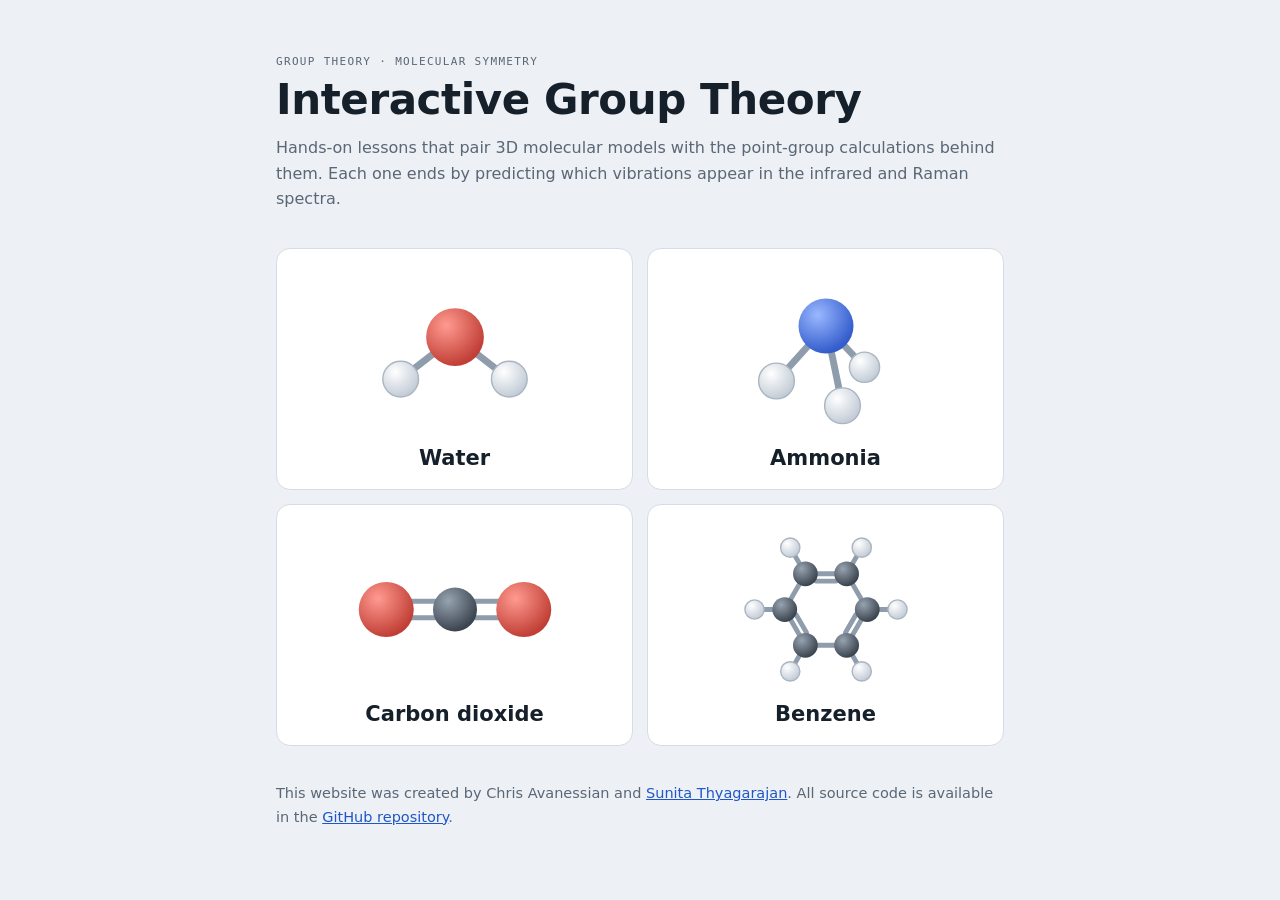
==== index.html @ d5115f1e "added creator information" ====
<!doctype html>
<html lang="en">
<head>
<meta charset="utf-8">
<meta name="viewport" content="width=device-width, initial-scale=1">
<title>Interactive Group Theory</title>
<meta name="description" content="Interactive lessons on molecular symmetry and group theory.">
<meta name="color-scheme" content="light dark">
<style>
:root{
  --bg:#edf0f4; --surface:#ffffff; --ink:#16202b; --muted:#5a6775; --line:#d5dce5; --accent:#1f56c9;
  --bond:#8e9cac; --h-edge:#aab5c1;
  --display:"Segoe UI", Calibri, system-ui, -apple-system, "Helvetica Neue", Arial, sans-serif;
  --body:"Segoe UI", Calibri, system-ui, -apple-system, "Helvetica Neue", Arial, sans-serif;
  --mono:Consolas, "Cascadia Mono", ui-monospace, Menlo, monospace;
}
@media (prefers-color-scheme: dark){
  :root:not([data-theme="light"]){
    --bg:#0e1319; --surface:#151c24; --ink:#e2e8ef; --muted:#93a1b0; --line:#28333f; --accent:#7aa2ff;
    --bond:#6f7e8e; --h-edge:#151c24;
  }
}
:root[data-theme="dark"]{
  --bg:#0e1319; --surface:#151c24; --ink:#e2e8ef; --muted:#93a1b0; --line:#28333f; --accent:#7aa2ff;
  --bond:#6f7e8e; --h-edge:#151c24;
}
*{box-sizing:border-box}
body{margin:0;background:var(--bg);color:var(--ink);font:16px/1.6 var(--body);-webkit-font-smoothing:antialiased}
main{max-width:760px;margin:0 auto;padding:56px 16px}
.kicker{font:500 11px/1 var(--mono);letter-spacing:.12em;text-transform:uppercase;color:var(--muted)}
h1{font:600 clamp(30px,5vw,42px)/1.1 var(--display);margin:10px 0 12px;letter-spacing:-.01em}
.lede{color:var(--muted);margin:0 0 36px}
.lessons{list-style:none;margin:0;padding:0;display:grid;grid-template-columns:repeat(2,minmax(0,1fr));gap:14px}
.lessons a{display:flex;flex-direction:column;align-items:center;gap:10px;padding:22px 16px 18px;border:1px solid var(--line);border-radius:14px;background:var(--surface);color:inherit;text-decoration:none;transition:border-color .15s,transform .15s}
.lessons a:hover,.lessons a:focus-visible{border-color:var(--accent);transform:translateY(-2px)}
.lessons a:focus-visible{outline:2px solid var(--accent);outline-offset:2px}
.lessons svg{display:block;width:100%;max-width:220px;height:auto}
.lessons h2{font:600 21px/1.2 var(--display);margin:0;text-align:center}
.credits{color:var(--muted);font-size:14.5px;margin:36px 0 0}
.credits a{color:var(--accent)}
@media (prefers-reduced-motion: reduce){ .lessons a{transition:none} .lessons a:hover,.lessons a:focus-visible{transform:none} }
/* molecule drawings */
.bd{stroke:var(--bond);stroke-width:5;stroke-linecap:round}
.bd.thin{stroke-width:3.5}
.h{stroke:var(--h-edge);stroke-width:1}
</style>
</head>
<body>
<!-- shared shading for the atom spheres -->
<svg width="0" height="0" style="position:absolute" aria-hidden="true" focusable="false">
  <defs>
    <radialGradient id="gO" cx="35%" cy="30%" r="70%"><stop offset="0" stop-color="#ff9a90"/><stop offset="1" stop-color="#c13f36"/></radialGradient>
    <radialGradient id="gN" cx="35%" cy="30%" r="70%"><stop offset="0" stop-color="#9ab8ff"/><stop offset="1" stop-color="#335ccc"/></radialGradient>
    <radialGradient id="gC" cx="35%" cy="30%" r="70%"><stop offset="0" stop-color="#97a3b0"/><stop offset="1" stop-color="#3b4550"/></radialGradient>
    <radialGradient id="gH" cx="35%" cy="30%" r="70%"><stop offset="0" stop-color="#ffffff"/><stop offset="1" stop-color="#c3ccd6"/></radialGradient>
  </defs>
</svg>
<main>
  <div class="kicker">Group theory · Molecular symmetry</div>
  <h1>Interactive Group Theory</h1>
  <p class="lede">Hands-on lessons that pair 3D molecular models with the point-group calculations behind them. Each one ends by predicting which vibrations appear in the infrared and Raman spectra.</p>
  <ul class="lessons">
    <li>
      <a href="water-vibrations.html">
        <svg viewBox="0 0 160 120" aria-hidden="true">
          <line class="bd" x1="80" y1="48" x2="40.5" y2="78.6"/><line class="bd" x1="80" y1="48" x2="119.5" y2="78.6"/>
          <circle cx="80" cy="48" r="21" fill="url(#gO)"/>
          <circle class="h" cx="40.5" cy="78.6" r="13" fill="url(#gH)"/><circle class="h" cx="119.5" cy="78.6" r="13" fill="url(#gH)"/>
        </svg>
        <h2>Water</h2>
      </a>
    </li>
    <li>
      <a href="ammonia-vibrations.html">
        <svg viewBox="0 0 160 120" aria-hidden="true">
          <line class="bd" x1="80" y1="40" x2="108" y2="70"/>
          <circle class="h" cx="108" cy="70" r="11" fill="url(#gH)"/>
          <line class="bd" x1="80" y1="40" x2="44" y2="80"/><line class="bd" x1="80" y1="40" x2="92" y2="98"/>
          <circle cx="80" cy="40" r="20" fill="url(#gN)"/>
          <circle class="h" cx="44" cy="80" r="13" fill="url(#gH)"/><circle class="h" cx="92" cy="98" r="13" fill="url(#gH)"/>
        </svg>
        <h2>Ammonia</h2>
      </a>
    </li>
    <li>
      <a href="co2-vibrations.html">
        <svg viewBox="0 0 160 120" aria-hidden="true">
          <line class="bd thin" x1="30" y1="54" x2="130" y2="54"/><line class="bd thin" x1="30" y1="66" x2="130" y2="66"/>
          <circle cx="80" cy="60" r="16" fill="url(#gC)"/>
          <circle cx="30" cy="60" r="20" fill="url(#gO)"/><circle cx="130" cy="60" r="20" fill="url(#gO)"/>
        </svg>
        <h2>Carbon dioxide</h2>
      </a>
    </li>
    <li>
      <a href="benzene-vibrations.html">
        <svg viewBox="0 0 160 120" aria-hidden="true">
          <g class="bd thin">
            <line x1="110" y1="60" x2="132" y2="60"/><line x1="95" y1="86" x2="106" y2="105"/><line x1="65" y1="86" x2="54" y2="105"/>
            <line x1="50" y1="60" x2="28" y2="60"/><line x1="65" y1="34" x2="54" y2="15"/><line x1="95" y1="34" x2="106" y2="15"/>
          </g>
          <polygon points="110,60 95,86 65,86 50,60 65,34 95,34" fill="none" class="bd thin" stroke-linejoin="round"/>
          <!-- Kekulé double bonds -->
          <g class="bd thin"><line x1="101.7" y1="63.8" x2="94.1" y2="76.9"/><line x1="65.9" y1="76.9" x2="58.3" y2="63.8"/><line x1="72.5" y1="39.3" x2="87.5" y2="39.3"/></g>
          <g fill="url(#gC)"><circle cx="110" cy="60" r="9"/><circle cx="95" cy="86" r="9"/><circle cx="65" cy="86" r="9"/><circle cx="50" cy="60" r="9"/><circle cx="65" cy="34" r="9"/><circle cx="95" cy="34" r="9"/></g>
          <g class="h" fill="url(#gH)"><circle cx="132" cy="60" r="7"/><circle cx="106" cy="105" r="7"/><circle cx="54" cy="105" r="7"/><circle cx="28" cy="60" r="7"/><circle cx="54" cy="15" r="7"/><circle cx="106" cy="15" r="7"/></g>
        </svg>
        <h2>Benzene</h2>
      </a>
    </li>
  </ul>
  <p class="credits">This website was created by Chris Avanessian and <a href="https://chemistry.jhu.edu/directory/sunita-thyagarajan/">Sunita Thyagarajan</a>. All source code is available in the <a href="https://github.com/sunitathyagarajan/interactive-group-theory">GitHub repository</a>.</p>
</main>
</body>
</html>
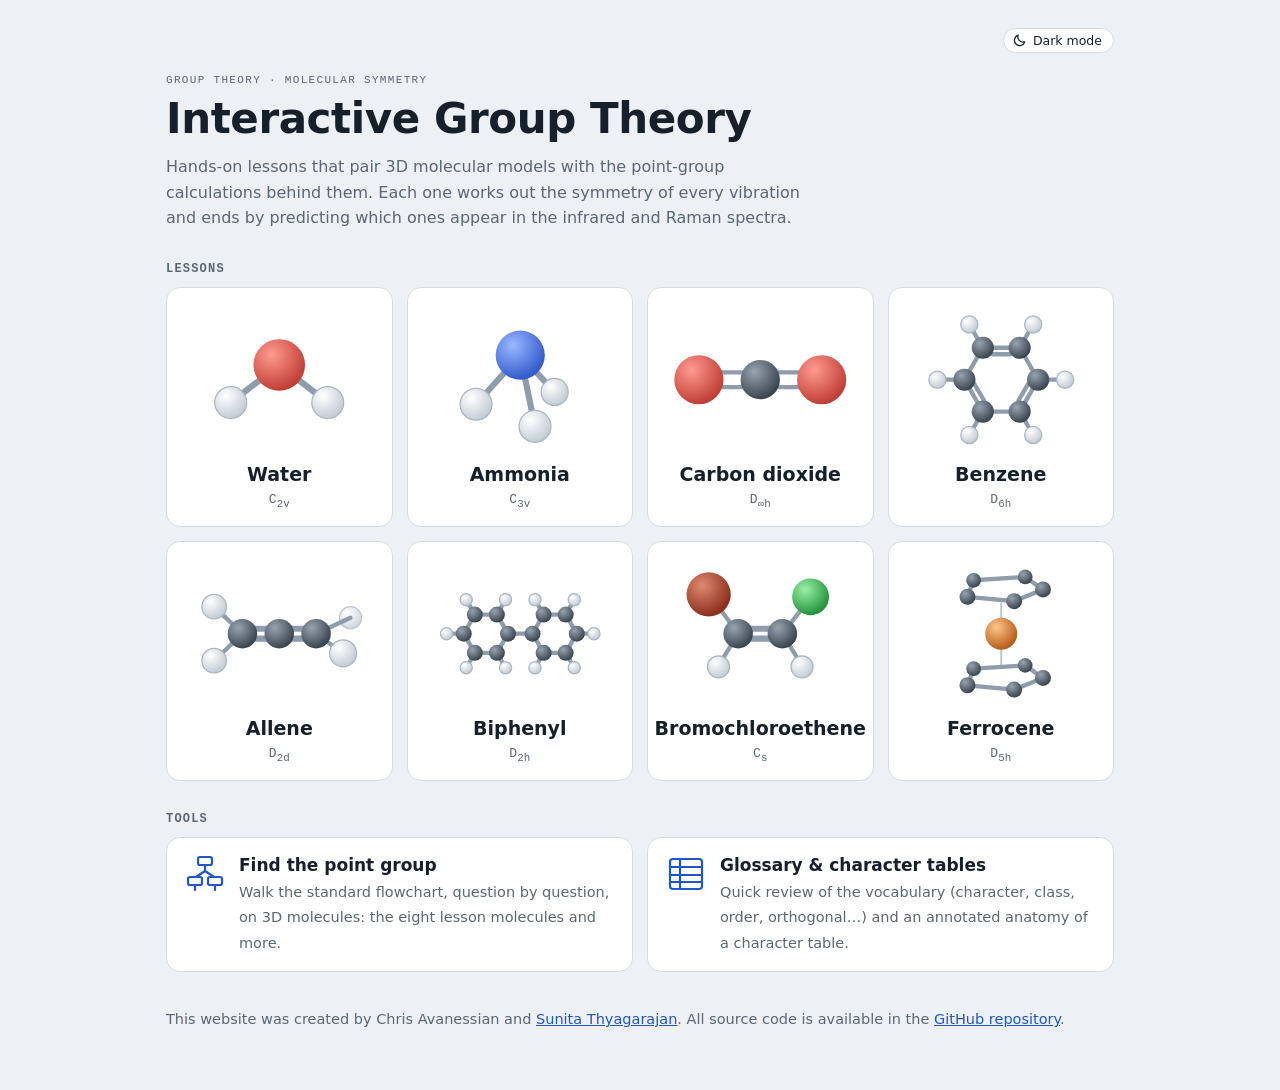
==== commit 2dc69fb4: "updated with 4 more molecules and added new information" ====
--- a/index.html
+++ b/index.html
@@ -3,8 +3,9 @@
 <head>
 <meta charset="utf-8">
 <meta name="viewport" content="width=device-width, initial-scale=1">
+<script>try{var t=localStorage.getItem('igt-theme');if(t==='light'||t==='dark')document.documentElement.setAttribute('data-theme',t)}catch(e){}</script>
 <title>Interactive Group Theory</title>
-<meta name="description" content="Interactive lessons on molecular symmetry and group theory.">
+<meta name="description" content="Interactive lessons on molecular symmetry and group theory: point groups, character tables, normal modes, and IR and Raman selection rules.">
 <meta name="color-scheme" content="light dark">
 <style>
 :root{
@@ -26,24 +27,41 @@
 }
 *{box-sizing:border-box}
 body{margin:0;background:var(--bg);color:var(--ink);font:16px/1.6 var(--body);-webkit-font-smoothing:antialiased}
-main{max-width:760px;margin:0 auto;padding:56px 16px}
+main{max-width:980px;margin:0 auto;padding:28px 16px 56px}
+.topbar{display:flex;justify-content:flex-end;margin-bottom:22px}
 .kicker{font:500 11px/1 var(--mono);letter-spacing:.12em;text-transform:uppercase;color:var(--muted)}
 h1{font:600 clamp(30px,5vw,42px)/1.1 var(--display);margin:10px 0 12px;letter-spacing:-.01em}
-.lede{color:var(--muted);margin:0 0 36px}
-.lessons{list-style:none;margin:0;padding:0;display:grid;grid-template-columns:repeat(2,minmax(0,1fr));gap:14px}
-.lessons a{display:flex;flex-direction:column;align-items:center;gap:10px;padding:22px 16px 18px;border:1px solid var(--line);border-radius:14px;background:var(--surface);color:inherit;text-decoration:none;transition:border-color .15s,transform .15s}
-.lessons a:hover,.lessons a:focus-visible{border-color:var(--accent);transform:translateY(-2px)}
-.lessons a:focus-visible{outline:2px solid var(--accent);outline-offset:2px}
-.lessons svg{display:block;width:100%;max-width:220px;height:auto}
-.lessons h2{font:600 21px/1.2 var(--display);margin:0;text-align:center}
+.lede{color:var(--muted);margin:0 0 8px;max-width:64ch}
+.sec{font:600 12px/1 var(--mono);letter-spacing:.1em;text-transform:uppercase;color:var(--muted);margin:32px 0 12px}
+.lessons{list-style:none;margin:0;padding:0;display:grid;grid-template-columns:repeat(auto-fill,minmax(205px,1fr));gap:14px}
+.lessons a{display:flex;flex-direction:column;align-items:center;gap:6px;height:100%;padding:18px 14px 16px;border:1px solid var(--line);border-radius:14px;background:var(--surface);color:inherit;text-decoration:none;transition:border-color .15s,transform .15s}
+.lessons a:hover,.lessons a:focus-visible,.tools a:hover,.tools a:focus-visible{border-color:var(--accent);transform:translateY(-2px)}
+.lessons a:focus-visible,.tools a:focus-visible{outline:2px solid var(--accent);outline-offset:2px}
+.lessons svg{display:block;width:100%;max-width:200px;height:auto;margin-bottom:4px}
+.lessons h2{font:600 19px/1.2 var(--display);margin:0;text-align:center}
+.pg{font:500 13px var(--mono);color:var(--muted)}
+.tools{display:grid;grid-template-columns:repeat(auto-fit,minmax(260px,1fr));gap:14px}
+.tools a{display:flex;gap:14px;align-items:flex-start;padding:16px 18px;border:1px solid var(--line);border-radius:14px;background:var(--surface);color:inherit;text-decoration:none;transition:border-color .15s,transform .15s}
+.tools svg{flex:none;width:40px;height:40px;color:var(--accent)}
+.tools b{display:block;font:600 17px/1.3 var(--display);margin-bottom:3px}
+.tools span{color:var(--muted);font-size:14.5px;line-height:1.45}
 .credits{color:var(--muted);font-size:14.5px;margin:36px 0 0}
 .credits a{color:var(--accent)}
-@media (prefers-reduced-motion: reduce){ .lessons a{transition:none} .lessons a:hover,.lessons a:focus-visible{transform:none} }
+@media (max-width:560px){
+  main{padding-top:14px}
+  .lessons{grid-template-columns:repeat(2,minmax(0,1fr));gap:10px}
+  .lessons a{padding:12px 8px}
+  .lessons h2{font-size:15.5px}
+  .pg{font-size:12px}
+}
+@media (prefers-reduced-motion: reduce){ .lessons a,.tools a{transition:none} .lessons a:hover,.lessons a:focus-visible,.tools a:hover,.tools a:focus-visible{transform:none} }
 /* molecule drawings */
 .bd{stroke:var(--bond);stroke-width:5;stroke-linecap:round}
 .bd.thin{stroke-width:3.5}
+.bd.hair{stroke-width:1.6;opacity:.6}
 .h{stroke:var(--h-edge);stroke-width:1}
 </style>
+<link rel="stylesheet" href="assets/site.css">
 </head>
 <body>
 <!-- shared shading for the atom spheres -->
@@ -53,12 +71,18 @@
     <radialGradient id="gN" cx="35%" cy="30%" r="70%"><stop offset="0" stop-color="#9ab8ff"/><stop offset="1" stop-color="#335ccc"/></radialGradient>
     <radialGradient id="gC" cx="35%" cy="30%" r="70%"><stop offset="0" stop-color="#97a3b0"/><stop offset="1" stop-color="#3b4550"/></radialGradient>
     <radialGradient id="gH" cx="35%" cy="30%" r="70%"><stop offset="0" stop-color="#ffffff"/><stop offset="1" stop-color="#c3ccd6"/></radialGradient>
+    <radialGradient id="gBr" cx="35%" cy="30%" r="70%"><stop offset="0" stop-color="#e0896f"/><stop offset="1" stop-color="#8a2f1d"/></radialGradient>
+    <radialGradient id="gCl" cx="35%" cy="30%" r="70%"><stop offset="0" stop-color="#9af0a8"/><stop offset="1" stop-color="#23943b"/></radialGradient>
+    <radialGradient id="gFe" cx="35%" cy="30%" r="70%"><stop offset="0" stop-color="#ffc58a"/><stop offset="1" stop-color="#b55e17"/></radialGradient>
   </defs>
 </svg>
 <main>
+  <div class="topbar"><nav class="site-tools"><button class="theme-toggle" data-theme-toggle></button></nav></div>
   <div class="kicker">Group theory · Molecular symmetry</div>
   <h1>Interactive Group Theory</h1>
-  <p class="lede">Hands-on lessons that pair 3D molecular models with the point-group calculations behind them. Each one ends by predicting which vibrations appear in the infrared and Raman spectra.</p>
+  <p class="lede">Hands-on lessons that pair 3D molecular models with the point-group calculations behind them. Each one works out the symmetry of every vibration and ends by predicting which ones appear in the infrared and Raman spectra.</p>
+
+  <h2 class="sec">Lessons</h2>
   <ul class="lessons">
     <li>
       <a href="water-vibrations.html">
@@ -67,7 +91,7 @@
           <circle cx="80" cy="48" r="21" fill="url(#gO)"/>
           <circle class="h" cx="40.5" cy="78.6" r="13" fill="url(#gH)"/><circle class="h" cx="119.5" cy="78.6" r="13" fill="url(#gH)"/>
         </svg>
-        <h2>Water</h2>
+        <h2>Water</h2><span class="pg">C<sub>2v</sub></span>
       </a>
     </li>
     <li>
@@ -79,7 +103,7 @@
           <circle cx="80" cy="40" r="20" fill="url(#gN)"/>
           <circle class="h" cx="44" cy="80" r="13" fill="url(#gH)"/><circle class="h" cx="92" cy="98" r="13" fill="url(#gH)"/>
         </svg>
-        <h2>Ammonia</h2>
+        <h2>Ammonia</h2><span class="pg">C<sub>3v</sub></span>
       </a>
     </li>
     <li>
@@ -89,7 +113,7 @@
           <circle cx="80" cy="60" r="16" fill="url(#gC)"/>
           <circle cx="30" cy="60" r="20" fill="url(#gO)"/><circle cx="130" cy="60" r="20" fill="url(#gO)"/>
         </svg>
-        <h2>Carbon dioxide</h2>
+        <h2>Carbon dioxide</h2><span class="pg">D<sub>∞h</sub></span>
       </a>
     </li>
     <li>
@@ -105,11 +129,80 @@
           <g fill="url(#gC)"><circle cx="110" cy="60" r="9"/><circle cx="95" cy="86" r="9"/><circle cx="65" cy="86" r="9"/><circle cx="50" cy="60" r="9"/><circle cx="65" cy="34" r="9"/><circle cx="95" cy="34" r="9"/></g>
           <g class="h" fill="url(#gH)"><circle cx="132" cy="60" r="7"/><circle cx="106" cy="105" r="7"/><circle cx="54" cy="105" r="7"/><circle cx="28" cy="60" r="7"/><circle cx="54" cy="15" r="7"/><circle cx="106" cy="15" r="7"/></g>
         </svg>
-        <h2>Benzene</h2>
+        <h2>Benzene</h2><span class="pg">D<sub>6h</sub></span>
+      </a>
+    </li>
+    <li>
+      <a href="allene-vibrations.html">
+        <svg viewBox="0 0 160 120" aria-hidden="true">
+          <circle class="h" cx="138" cy="47" r="9" fill="url(#gH)" opacity=".75"/>
+          <line class="bd thin" x1="110" y1="60" x2="138" y2="47"/>
+          <g class="bd dbl"><line x1="50" y1="56" x2="110" y2="56"/><line x1="50" y1="64" x2="110" y2="64"/></g>
+          <line class="bd thin" x1="50" y1="60" x2="27" y2="38"/><line class="bd thin" x1="50" y1="60" x2="27" y2="82"/><line class="bd thin" x1="110" y1="60" x2="132" y2="76"/>
+          <g fill="url(#gC)"><circle cx="50" cy="60" r="12"/><circle cx="80" cy="60" r="12"/><circle cx="110" cy="60" r="12"/></g>
+          <g class="h" fill="url(#gH)"><circle cx="27" cy="38" r="10"/><circle cx="27" cy="82" r="10"/><circle cx="132" cy="76" r="11"/></g>
+        </svg>
+        <h2>Allene</h2><span class="pg">D<sub>2d</sub></span>
+      </a>
+    </li>
+    <li>
+      <a href="biphenyl-vibrations.html">
+        <svg viewBox="0 0 160 120" aria-hidden="true">
+          <g class="bd thin" stroke-linejoin="round" fill="none">
+            <polygon points="70,60 61,75.6 43,75.6 34,60 43,44.4 61,44.4"/><polygon points="90,60 99,75.6 117,75.6 126,60 117,44.4 99,44.4"/>
+            <line x1="70" y1="60" x2="90" y2="60"/>
+            <line x1="34" y1="60" x2="20" y2="60"/><line x1="43" y1="75.6" x2="36" y2="87.7"/><line x1="43" y1="44.4" x2="36" y2="32.3"/><line x1="61" y1="75.6" x2="68" y2="87.7"/><line x1="61" y1="44.4" x2="68" y2="32.3"/>
+            <line x1="126" y1="60" x2="140" y2="60"/><line x1="117" y1="75.6" x2="124" y2="87.7"/><line x1="117" y1="44.4" x2="124" y2="32.3"/><line x1="99" y1="75.6" x2="92" y2="87.7"/><line x1="99" y1="44.4" x2="92" y2="32.3"/>
+          </g>
+          <g fill="url(#gC)"><circle cx="70" cy="60" r="6.5"/><circle cx="61" cy="75.6" r="6.5"/><circle cx="43" cy="75.6" r="6.5"/><circle cx="34" cy="60" r="6.5"/><circle cx="43" cy="44.4" r="6.5"/><circle cx="61" cy="44.4" r="6.5"/><circle cx="90" cy="60" r="6.5"/><circle cx="99" cy="75.6" r="6.5"/><circle cx="117" cy="75.6" r="6.5"/><circle cx="126" cy="60" r="6.5"/><circle cx="117" cy="44.4" r="6.5"/><circle cx="99" cy="44.4" r="6.5"/></g>
+          <g class="h" fill="url(#gH)"><circle cx="20" cy="60" r="5"/><circle cx="36" cy="87.7" r="5"/><circle cx="36" cy="32.3" r="5"/><circle cx="68" cy="87.7" r="5"/><circle cx="68" cy="32.3" r="5"/><circle cx="140" cy="60" r="5"/><circle cx="124" cy="87.7" r="5"/><circle cx="124" cy="32.3" r="5"/><circle cx="92" cy="87.7" r="5"/><circle cx="92" cy="32.3" r="5"/></g>
+        </svg>
+        <h2>Biphenyl</h2><span class="pg">D<sub>2h</sub></span>
+      </a>
+    </li>
+    <li>
+      <a href="bromochloroethene-vibrations.html">
+        <svg viewBox="0 0 160 120" aria-hidden="true">
+          <g class="bd dbl"><line x1="62" y1="60" x2="98" y2="60" transform="translate(0,-4)"/><line x1="62" y1="60" x2="98" y2="60" transform="translate(0,4)"/></g>
+          <line class="bd thin" x1="62" y1="60" x2="40" y2="30"/><line class="bd thin" x1="98" y1="60" x2="120" y2="32"/>
+          <line class="bd thin" x1="62" y1="60" x2="46" y2="86"/><line class="bd thin" x1="98" y1="60" x2="114" y2="86"/>
+          <g fill="url(#gC)"><circle cx="62" cy="60" r="12"/><circle cx="98" cy="60" r="12"/></g>
+          <circle cx="38" cy="28" r="18" fill="url(#gBr)"/><circle cx="121" cy="30" r="15" fill="url(#gCl)"/>
+          <g class="h" fill="url(#gH)"><circle cx="46" cy="87" r="9"/><circle cx="114" cy="87" r="9"/></g>
+        </svg>
+        <h2>Bromochloroethene</h2><span class="pg">C<sub>s</sub></span>
+      </a>
+    </li>
+    <li>
+      <a href="ferrocene-vibrations.html">
+        <svg viewBox="0 0 160 120" aria-hidden="true">
+          <g class="bd hair"><line x1="80" y1="60" x2="80" y2="35"/><line x1="80" y1="60" x2="80" y2="85"/></g>
+          <g class="bd thin" stroke-linejoin="round" fill="none">
+            <polygon points="114,24 90.5,33.5 52.5,30 57.5,16.5 99.5,13.8"/>
+            <polygon points="114,96 90.5,105.5 52.5,102 57.5,88.5 99.5,85.8"/>
+          </g>
+          <g fill="url(#gC)"><circle cx="114" cy="24" r="6.5"/><circle cx="90.5" cy="33.5" r="6.5"/><circle cx="52.5" cy="30" r="6.5"/><circle cx="57.5" cy="16.5" r="6"/><circle cx="99.5" cy="13.8" r="6"/>
+            <circle cx="114" cy="96" r="6.5"/><circle cx="90.5" cy="105.5" r="6.5"/><circle cx="52.5" cy="102" r="6.5"/><circle cx="57.5" cy="88.5" r="6"/><circle cx="99.5" cy="85.8" r="6"/></g>
+          <circle cx="80" cy="60" r="13" fill="url(#gFe)"/>
+        </svg>
+        <h2>Ferrocene</h2><span class="pg">D<sub>5h</sub></span>
       </a>
     </li>
   </ul>
+
+  <h2 class="sec">Tools</h2>
+  <div class="tools">
+    <a href="point-groups.html">
+      <svg viewBox="0 0 40 40" fill="none" stroke="currentColor" stroke-width="2.2" stroke-linecap="round" stroke-linejoin="round" aria-hidden="true"><rect x="13" y="3" width="14" height="8" rx="2"/><path d="M20 11v6M20 17l-9 6M20 17l9 6"/><rect x="3" y="23" width="14" height="8" rx="2"/><rect x="23" y="23" width="14" height="8" rx="2"/><path d="M10 31v5M30 31v5"/></svg>
+      <div><b>Find the point group</b><span>Walk the standard flowchart, question by question, on 3D molecules: the eight lesson molecules and more.</span></div>
+    </a>
+    <a href="glossary.html">
+      <svg viewBox="0 0 40 40" fill="none" stroke="currentColor" stroke-width="2.2" stroke-linejoin="round" aria-hidden="true"><rect x="4" y="5" width="32" height="30" rx="3"/><path d="M4 13h32M14 5v30M4 21h32M4 28h32"/></svg>
+      <div><b>Glossary &amp; character tables</b><span>Quick review of the vocabulary (character, class, order, orthogonal…) and an annotated anatomy of a character table.</span></div>
+    </a>
+  </div>
   <p class="credits">This website was created by Chris Avanessian and <a href="https://chemistry.jhu.edu/directory/sunita-thyagarajan/">Sunita Thyagarajan</a>. All source code is available in the <a href="https://github.com/sunitathyagarajan/interactive-group-theory">GitHub repository</a>.</p>
 </main>
+<script src="assets/site.js"></script>
 </body>
 </html>
--- a/assets/site.css
+++ b/assets/site.css
@@ -0,0 +1,87 @@
+/* Shared by every page: theme toggle, site links, and the phone layout for the lesson pages.
+   Loaded after each page's own <style>, so equal-specificity rules here win. */
+
+:root[data-theme="light"]{color-scheme:light}
+:root[data-theme="dark"]{color-scheme:dark}
+
+/* uppercase kickers must not turn the h in D6h into an H */
+.kicker sub,.kicker sup,.eyebrow sub,.eyebrow sup,.kicker .f{text-transform:none}
+
+/* ---------- header tools: back link, glossary, theme toggle ---------- */
+.site-tools{display:flex;flex-wrap:wrap;align-items:center;gap:6px 14px;margin-left:auto}
+.site-tools a{font:500 13px var(--body);color:var(--accent);text-decoration:none;padding:4px 0}
+.site-tools a:hover{text-decoration:underline}
+.head .site-tools{padding-bottom:2px}
+.theme-toggle{display:inline-flex;align-items:center;gap:6px;border:1px solid var(--line);background:var(--surface);color:var(--ink);border-radius:999px;padding:4px 11px 4px 8px;font:500 12.5px var(--body);cursor:pointer;line-height:1.2}
+.theme-toggle:hover{border-color:var(--accent)}
+.theme-toggle svg{width:15px;height:15px;flex:none}
+.theme-toggle .lbl-txt{white-space:nowrap}
+
+/* spectrum sticks can be tapped as well as hovered */
+.spec [data-tip]{cursor:pointer}
+
+/* the mobile-only "hide 3D model" switch lives in the stage dock */
+.dock-toggle{display:none}
+
+@media (pointer:coarse){
+  /* 16px stops iOS zooming into a field when it gets focus */
+  .cell-in{font-size:16px;width:64px;padding:6px}
+  .btn{min-height:36px}
+  .yn button{padding:6px 12px}
+  .sop{min-height:36px}
+  .tg{padding:5px 11px}
+}
+
+/* ---------- phones and narrow tablets ---------- */
+@media (max-width:900px){
+  .app{padding-inline:12px;padding-block:10px 0;row-gap:10px}
+  .head{padding-block:2px 10px;gap:8px 12px;align-items:center}
+  .brand h1{font-size:clamp(21px,6vw,28px)}
+  .head .back{margin-left:0}
+
+  /* The stage becomes a 3D view with a solid control dock under it, instead of
+     controls floating over (and hiding) the molecule. */
+  .stage{--view-h:max(200px, 34svh);position:sticky;top:0;z-index:5;height:auto;min-height:0;max-height:none;
+         padding-top:var(--view-h);display:flex;flex-direction:column;border-radius:0 0 12px 12px;
+         margin-inline:-12px;box-shadow:0 6px 16px -10px #0008}
+  .stage canvas,.stage .labels{inset:0 0 auto 0;height:var(--view-h)}
+  .stage .nogl{inset:0 0 auto 0;height:var(--view-h)}
+  .st-top{inset:8px 8px auto 8px;gap:6px}
+  .toggles{gap:4px}
+  .tg{font-size:11px;padding:3px 9px}
+  .showing{font-size:12px;padding:4px 8px;gap:6px 8px;max-width:100%}
+  .st-bottom{position:static;inset:auto;gap:6px;padding:6px 8px 8px;background:var(--stage);border-top:1px solid var(--stage-line)}
+  .caption{max-width:none;align-self:stretch;font-size:12.5px;line-height:1.4;padding:5px 9px;max-height:3.1em;overflow-y:auto;background:var(--stage-2)}
+  .opbar{flex-wrap:nowrap;overflow-x:auto;overscroll-behavior-x:contain;scrollbar-width:none;gap:4px;padding:4px;background:var(--stage-2)}
+  .opbar::-webkit-scrollbar{display:none}
+  .opbar .lbl{display:none}
+  .sop,.opbar .sop{flex:0 0 auto;padding:5px 10px;min-width:42px;font-size:13.5px}
+  .sop.reset{margin-left:auto;position:sticky;right:0;background:var(--stage-2)}
+  .dock-toggle{display:inline-flex;align-self:flex-end;margin-top:-2px;border:1px solid var(--stage-line);background:transparent;color:var(--stage-muted);border-radius:999px;padding:2px 10px;font:500 11.5px var(--body);cursor:pointer}
+  .stage:not(.collapsed) .dock-toggle{position:absolute;right:8px;top:calc(var(--view-h) - 32px);margin:0;background:#0c141dcc;z-index:2}
+  .stage.collapsed{--view-h:0px;padding-top:0}
+  .stage.collapsed canvas,.stage.collapsed .labels,.stage.collapsed .st-top,.stage.collapsed .nogl{display:none}
+
+  .lesson{scroll-margin-top:calc(var(--stage-h, 300px) + 8px);padding-top:4px}
+  /* one scrollable row of step pills instead of four wrapped rows */
+  .stepper{flex-wrap:nowrap;overflow-x:auto;scrollbar-width:none;margin:0 -12px 18px;padding:2px 12px 4px;scroll-padding-inline:12px}
+  .stepper::-webkit-scrollbar{display:none}
+  .stepper li{flex:none}
+  .stepper button{white-space:nowrap}
+  .nav{position:sticky;bottom:0;z-index:4;background:var(--bg);margin-inline:-12px;padding:10px 12px calc(10px + env(safe-area-inset-bottom,0px));border-top:1px solid var(--line)}
+  .nav .btn{padding:8px 16px}
+}
+@media (max-width:560px){
+  .body h2{font-size:22px}
+  .body h3{font-size:17px}
+  th,td{padding:6px 8px}
+  table{font-size:13.5px}
+  td.desc{min-width:150px}
+  .formula{font-size:15.5px;padding:10px 12px}
+  .work{font-size:13px}
+  .mode{padding:10px 12px}
+  .mat .grid{grid-template-columns:repeat(3,minmax(30px,auto))}
+  .site-tools{gap:4px 12px}
+  .theme-toggle .lbl-txt{display:none}
+  .theme-toggle{padding:5px 8px}
+}
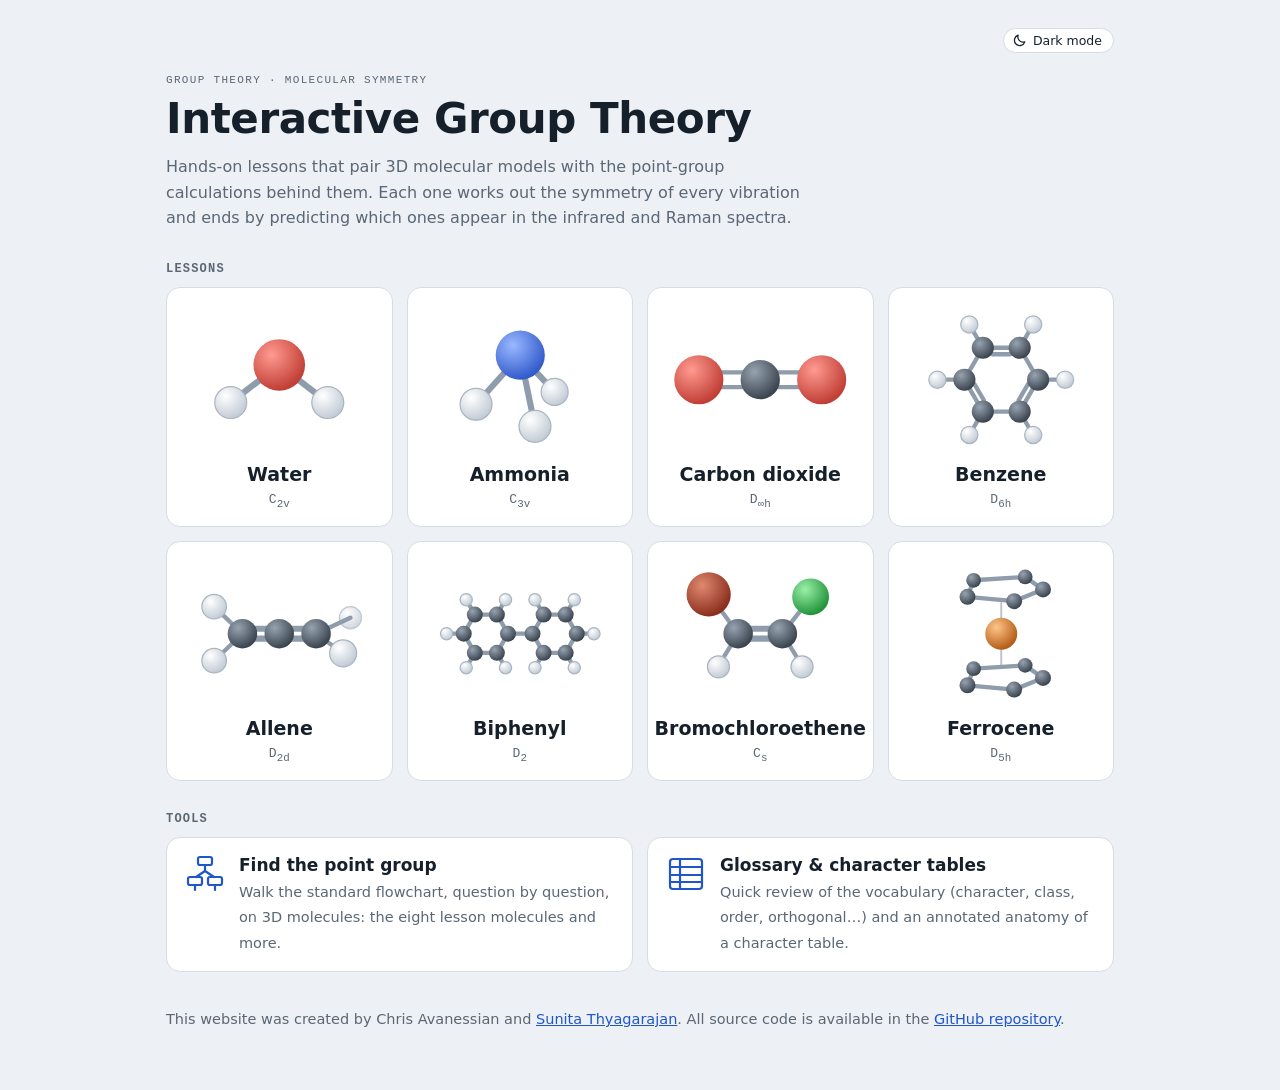
==== commit daf9530b: "corrected biphenyl geometry" ====
--- a/index.html
+++ b/index.html
@@ -157,7 +157,7 @@
           <g fill="url(#gC)"><circle cx="70" cy="60" r="6.5"/><circle cx="61" cy="75.6" r="6.5"/><circle cx="43" cy="75.6" r="6.5"/><circle cx="34" cy="60" r="6.5"/><circle cx="43" cy="44.4" r="6.5"/><circle cx="61" cy="44.4" r="6.5"/><circle cx="90" cy="60" r="6.5"/><circle cx="99" cy="75.6" r="6.5"/><circle cx="117" cy="75.6" r="6.5"/><circle cx="126" cy="60" r="6.5"/><circle cx="117" cy="44.4" r="6.5"/><circle cx="99" cy="44.4" r="6.5"/></g>
           <g class="h" fill="url(#gH)"><circle cx="20" cy="60" r="5"/><circle cx="36" cy="87.7" r="5"/><circle cx="36" cy="32.3" r="5"/><circle cx="68" cy="87.7" r="5"/><circle cx="68" cy="32.3" r="5"/><circle cx="140" cy="60" r="5"/><circle cx="124" cy="87.7" r="5"/><circle cx="124" cy="32.3" r="5"/><circle cx="92" cy="87.7" r="5"/><circle cx="92" cy="32.3" r="5"/></g>
         </svg>
-        <h2>Biphenyl</h2><span class="pg">D<sub>2h</sub></span>
+        <h2>Biphenyl</h2><span class="pg">D<sub>2</sub></span>
       </a>
     </li>
     <li>
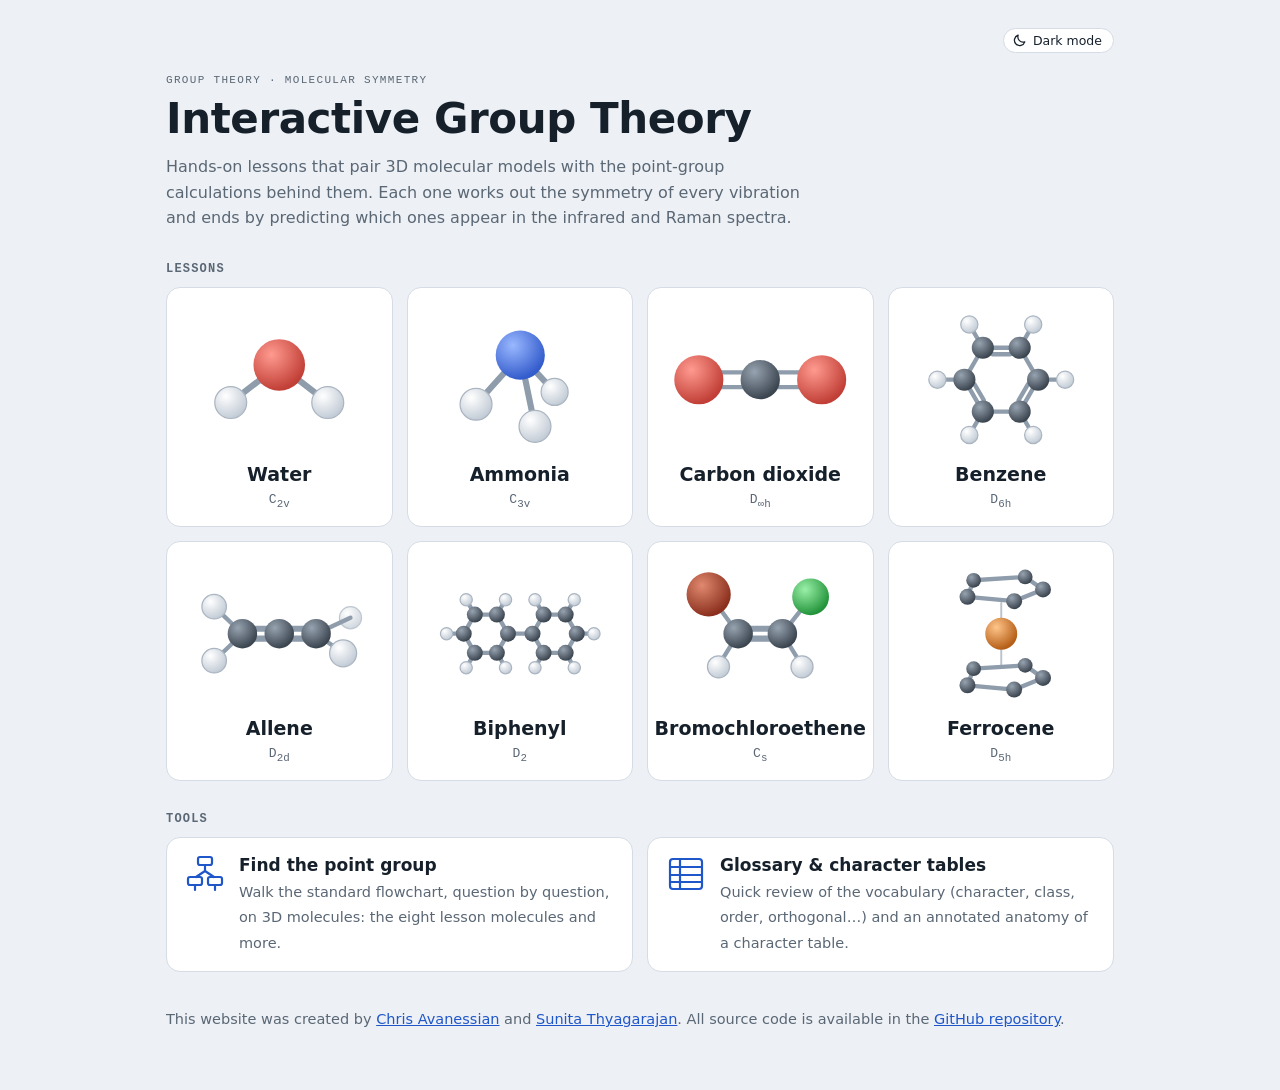
==== commit f3e09c42: "Added link to personal website" ====
--- a/index.html
+++ b/index.html
@@ -201,7 +201,7 @@
       <div><b>Glossary &amp; character tables</b><span>Quick review of the vocabulary (character, class, order, orthogonal…) and an annotated anatomy of a character table.</span></div>
     </a>
   </div>
-  <p class="credits">This website was created by Chris Avanessian and <a href="https://chemistry.jhu.edu/directory/sunita-thyagarajan/">Sunita Thyagarajan</a>. All source code is available in the <a href="https://github.com/sunitathyagarajan/interactive-group-theory">GitHub repository</a>.</p>
+  <p class="credits">This website was created by <a href="https://avanessian.com/">Chris Avanessian</a> and <a href="https://chemistry.jhu.edu/directory/sunita-thyagarajan/">Sunita Thyagarajan</a>. All source code is available in the <a href="https://github.com/sunitathyagarajan/interactive-group-theory">GitHub repository</a>.</p>
 </main>
 <script src="assets/site.js"></script>
 </body>
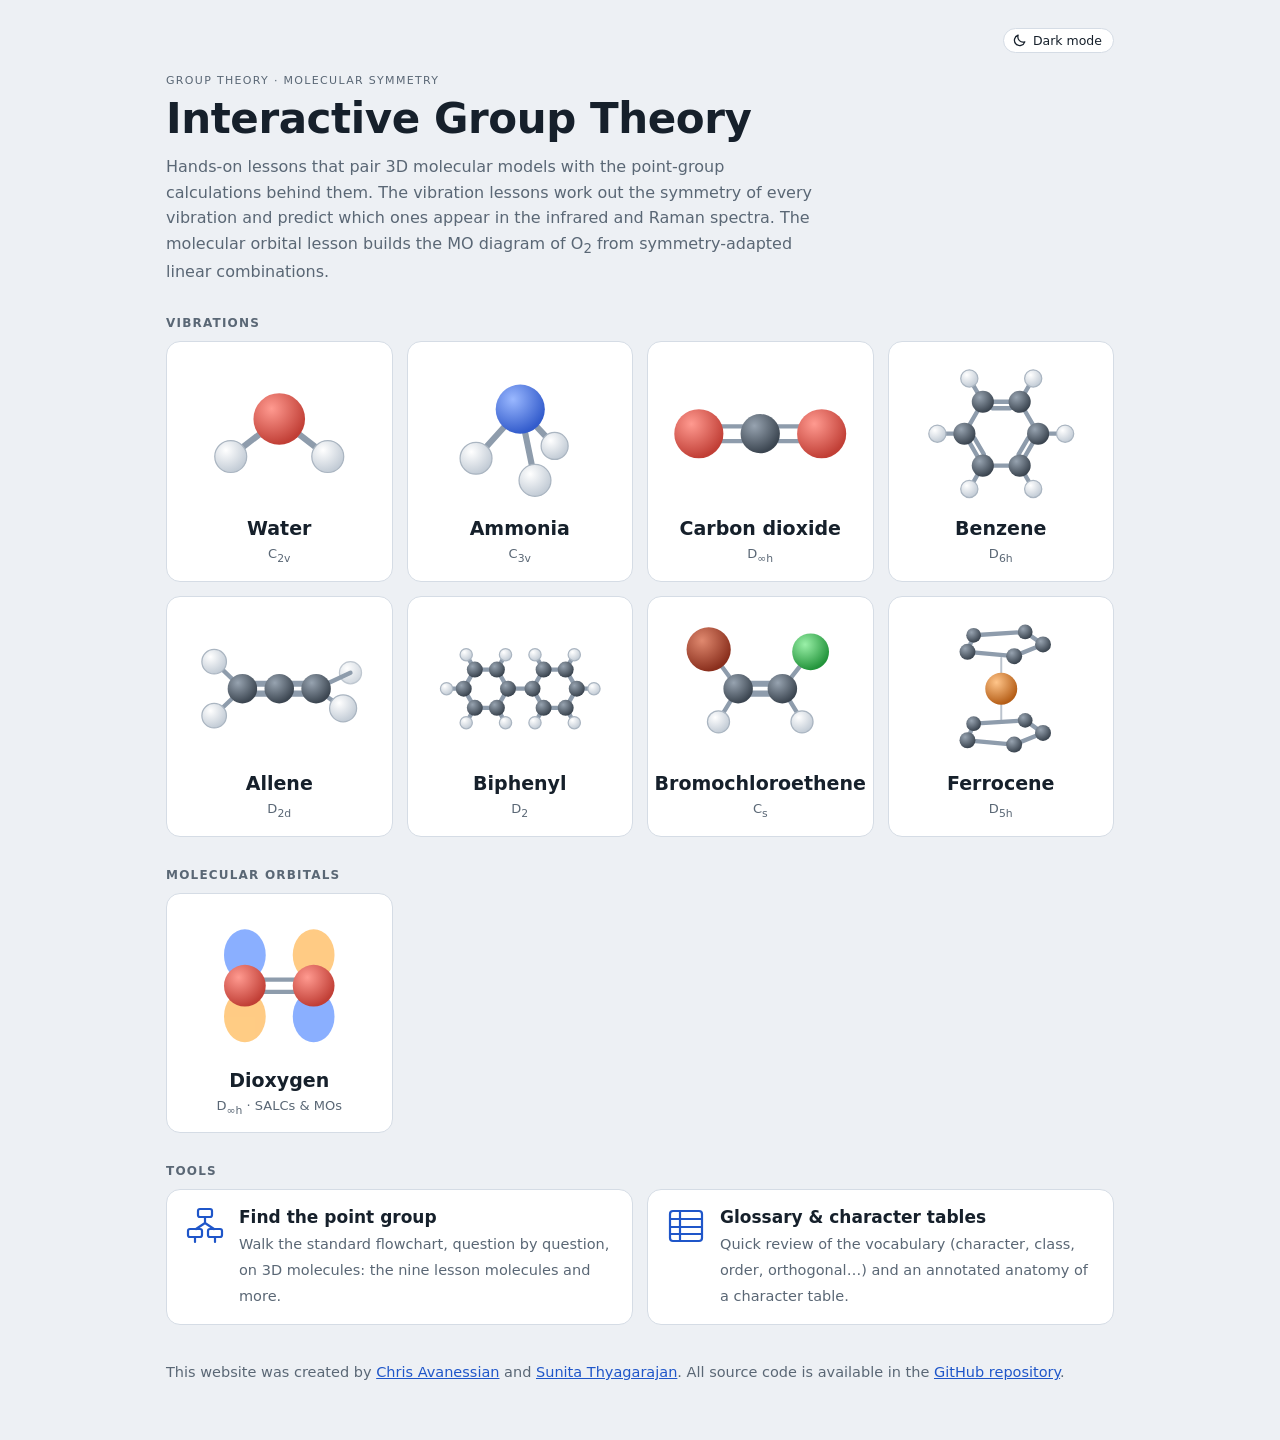
==== commit d79502ac: "added dioxygen molecular orbitals" ====
--- a/index.html
+++ b/index.html
@@ -13,7 +13,7 @@
   --bond:#8e9cac; --h-edge:#aab5c1;
   --display:"Segoe UI", Calibri, system-ui, -apple-system, "Helvetica Neue", Arial, sans-serif;
   --body:"Segoe UI", Calibri, system-ui, -apple-system, "Helvetica Neue", Arial, sans-serif;
-  --mono:Consolas, "Cascadia Mono", ui-monospace, Menlo, monospace;
+  --mono:"Segoe UI", Calibri, system-ui, -apple-system, "Helvetica Neue", Arial, sans-serif;
 }
 @media (prefers-color-scheme: dark){
   :root:not([data-theme="light"]){
@@ -80,9 +80,9 @@
   <div class="topbar"><nav class="site-tools"><button class="theme-toggle" data-theme-toggle></button></nav></div>
   <div class="kicker">Group theory · Molecular symmetry</div>
   <h1>Interactive Group Theory</h1>
-  <p class="lede">Hands-on lessons that pair 3D molecular models with the point-group calculations behind them. Each one works out the symmetry of every vibration and ends by predicting which ones appear in the infrared and Raman spectra.</p>
+  <p class="lede">Hands-on lessons that pair 3D molecular models with the point-group calculations behind them. The vibration lessons work out the symmetry of every vibration and predict which ones appear in the infrared and Raman spectra. The molecular orbital lesson builds the MO diagram of O<sub>2</sub> from symmetry-adapted linear combinations.</p>
 
-  <h2 class="sec">Lessons</h2>
+  <h2 class="sec">Vibrations</h2>
   <ul class="lessons">
     <li>
       <a href="water-vibrations.html">
@@ -190,11 +190,26 @@
     </li>
   </ul>
 
+  <h2 class="sec">Molecular orbitals</h2>
+  <ul class="lessons">
+    <li>
+      <a href="dioxygen-mo.html">
+        <svg viewBox="0 0 160 120" aria-hidden="true">
+          <!-- the 1πg* orbital: lobes of opposite sign (blue +, amber −) above and below each atom -->
+          <g opacity=".6"><ellipse cx="52" cy="35" rx="17" ry="21" fill="#3d7bff"/><ellipse cx="52" cy="85" rx="17" ry="21" fill="#ffaa33"/><ellipse cx="108" cy="35" rx="17" ry="21" fill="#ffaa33"/><ellipse cx="108" cy="85" rx="17" ry="21" fill="#3d7bff"/></g>
+          <g class="bd thin"><line x1="52" y1="55" x2="108" y2="55"/><line x1="52" y1="65" x2="108" y2="65"/></g>
+          <circle cx="52" cy="60" r="17" fill="url(#gO)"/><circle cx="108" cy="60" r="17" fill="url(#gO)"/>
+        </svg>
+        <h2>Dioxygen</h2><span class="pg">D<sub>∞h</sub> · SALCs &amp; MOs</span>
+      </a>
+    </li>
+  </ul>
+
   <h2 class="sec">Tools</h2>
   <div class="tools">
     <a href="point-groups.html">
       <svg viewBox="0 0 40 40" fill="none" stroke="currentColor" stroke-width="2.2" stroke-linecap="round" stroke-linejoin="round" aria-hidden="true"><rect x="13" y="3" width="14" height="8" rx="2"/><path d="M20 11v6M20 17l-9 6M20 17l9 6"/><rect x="3" y="23" width="14" height="8" rx="2"/><rect x="23" y="23" width="14" height="8" rx="2"/><path d="M10 31v5M30 31v5"/></svg>
-      <div><b>Find the point group</b><span>Walk the standard flowchart, question by question, on 3D molecules: the eight lesson molecules and more.</span></div>
+      <div><b>Find the point group</b><span>Walk the standard flowchart, question by question, on 3D molecules: the nine lesson molecules and more.</span></div>
     </a>
     <a href="glossary.html">
       <svg viewBox="0 0 40 40" fill="none" stroke="currentColor" stroke-width="2.2" stroke-linejoin="round" aria-hidden="true"><rect x="4" y="5" width="32" height="30" rx="3"/><path d="M4 13h32M14 5v30M4 21h32M4 28h32"/></svg>
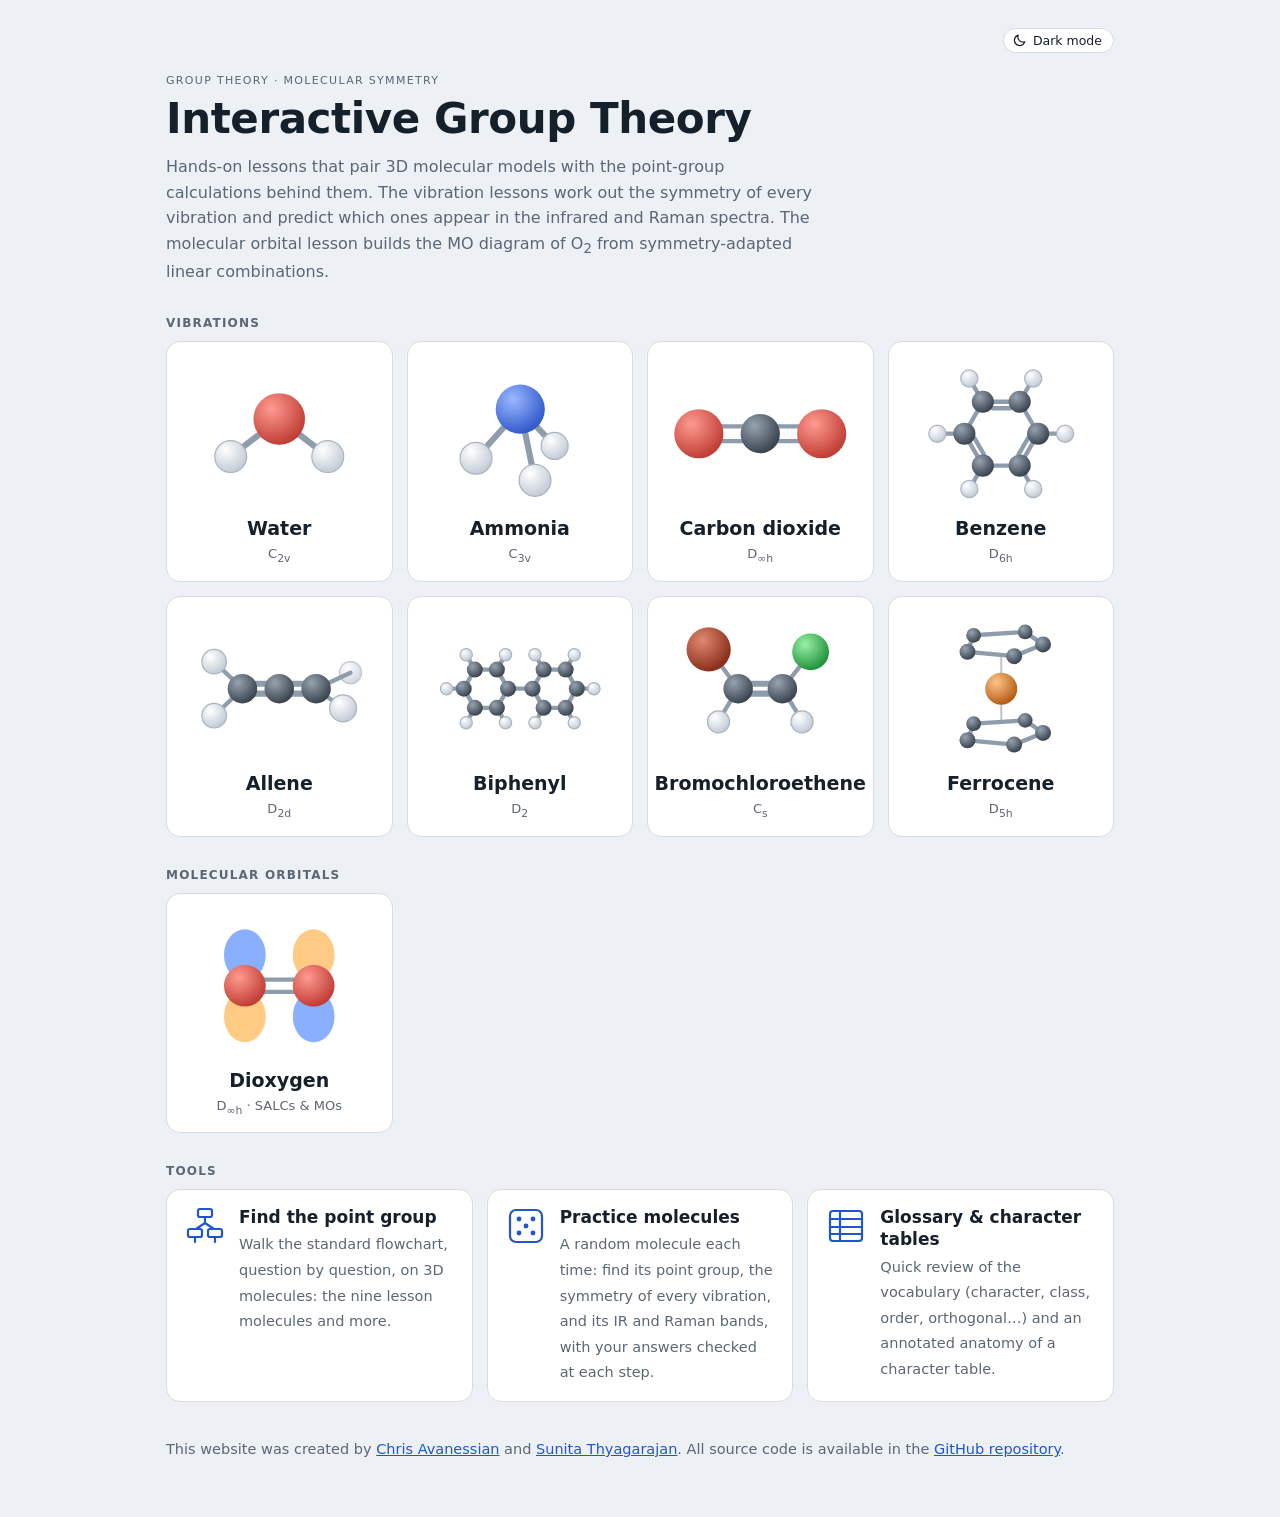
==== commit f4e77ec1: "random molecule generator created" ====
--- a/index.html
+++ b/index.html
@@ -211,6 +211,10 @@
       <svg viewBox="0 0 40 40" fill="none" stroke="currentColor" stroke-width="2.2" stroke-linecap="round" stroke-linejoin="round" aria-hidden="true"><rect x="13" y="3" width="14" height="8" rx="2"/><path d="M20 11v6M20 17l-9 6M20 17l9 6"/><rect x="3" y="23" width="14" height="8" rx="2"/><rect x="23" y="23" width="14" height="8" rx="2"/><path d="M10 31v5M30 31v5"/></svg>
       <div><b>Find the point group</b><span>Walk the standard flowchart, question by question, on 3D molecules: the nine lesson molecules and more.</span></div>
     </a>
+    <a href="practice.html">
+      <svg viewBox="0 0 40 40" fill="none" stroke="currentColor" stroke-width="2.2" stroke-linecap="round" stroke-linejoin="round" aria-hidden="true"><rect x="4" y="4" width="32" height="32" rx="6"/><circle cx="13" cy="13" r="2.4" fill="currentColor" stroke="none"/><circle cx="27" cy="13" r="2.4" fill="currentColor" stroke="none"/><circle cx="20" cy="20" r="2.4" fill="currentColor" stroke="none"/><circle cx="13" cy="27" r="2.4" fill="currentColor" stroke="none"/><circle cx="27" cy="27" r="2.4" fill="currentColor" stroke="none"/></svg>
+      <div><b>Practice molecules</b><span>A random molecule each time: find its point group, the symmetry of every vibration, and its IR and Raman bands, with your answers checked at each step.</span></div>
+    </a>
     <a href="glossary.html">
       <svg viewBox="0 0 40 40" fill="none" stroke="currentColor" stroke-width="2.2" stroke-linejoin="round" aria-hidden="true"><rect x="4" y="5" width="32" height="30" rx="3"/><path d="M4 13h32M14 5v30M4 21h32M4 28h32"/></svg>
       <div><b>Glossary &amp; character tables</b><span>Quick review of the vocabulary (character, class, order, orthogonal…) and an annotated anatomy of a character table.</span></div>
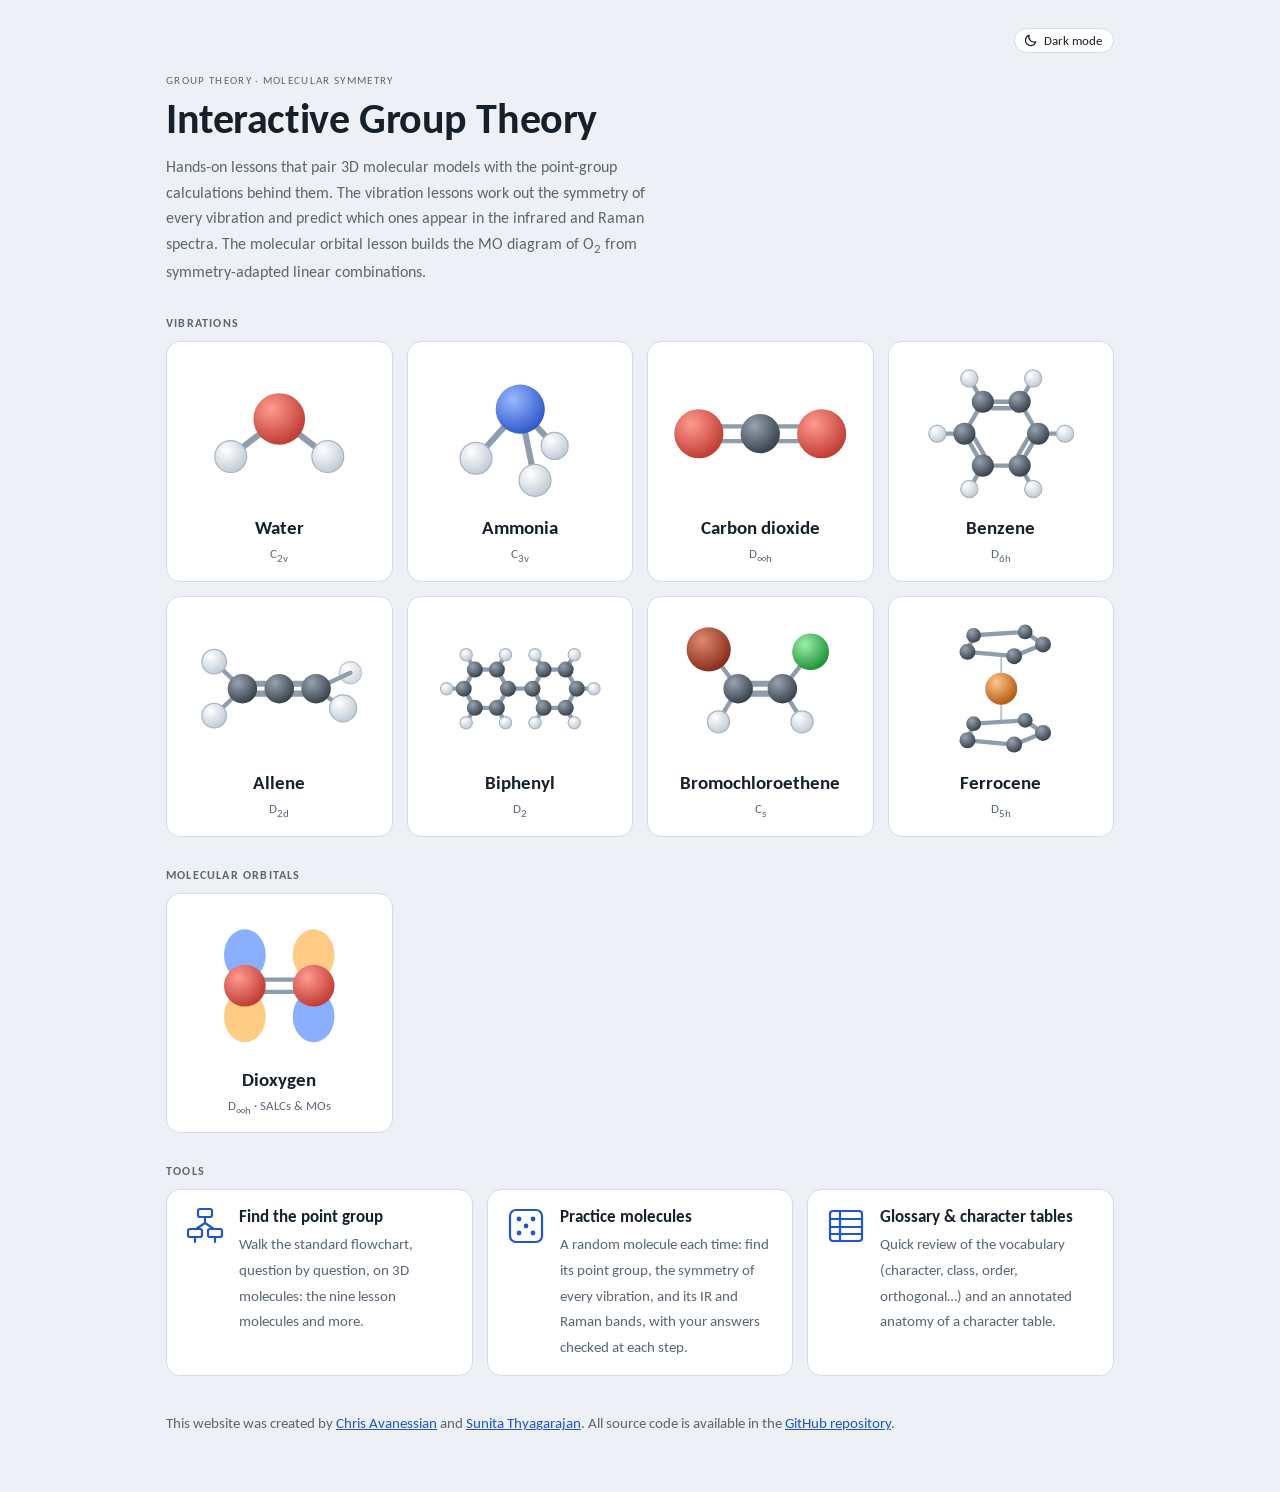
==== commit cac462f8: "font change to calibri" ====
--- a/index.html
+++ b/index.html
@@ -2,6 +2,13 @@
 <html lang="en">
 <head>
 <meta charset="utf-8">
+<!-- Google Tag Manager -->
+<script>(function(w,d,s,l,i){w[l]=w[l]||[];w[l].push({'gtm.start':
+new Date().getTime(),event:'gtm.js'});var f=d.getElementsByTagName(s)[0],
+j=d.createElement(s),dl=l!='dataLayer'?'&l='+l:'';j.async=true;j.src=
+'https://www.googletagmanager.com/gtm.js?id='+i+dl;f.parentNode.insertBefore(j,f);
+})(window,document,'script','dataLayer','GTM-PCVGWNDL');</script>
+<!-- End Google Tag Manager -->
 <meta name="viewport" content="width=device-width, initial-scale=1">
 <script>try{var t=localStorage.getItem('igt-theme');if(t==='light'||t==='dark')document.documentElement.setAttribute('data-theme',t)}catch(e){}</script>
 <title>Interactive Group Theory</title>
@@ -11,9 +18,9 @@
 :root{
   --bg:#edf0f4; --surface:#ffffff; --ink:#16202b; --muted:#5a6775; --line:#d5dce5; --accent:#1f56c9;
   --bond:#8e9cac; --h-edge:#aab5c1;
-  --display:"Segoe UI", Calibri, system-ui, -apple-system, "Helvetica Neue", Arial, sans-serif;
-  --body:"Segoe UI", Calibri, system-ui, -apple-system, "Helvetica Neue", Arial, sans-serif;
-  --mono:"Segoe UI", Calibri, system-ui, -apple-system, "Helvetica Neue", Arial, sans-serif;
+  --display:Calibri, Carlito, "Segoe UI", system-ui, -apple-system, "Helvetica Neue", Arial, sans-serif;
+  --body:Calibri, Carlito, "Segoe UI", system-ui, -apple-system, "Helvetica Neue", Arial, sans-serif;
+  --mono:Calibri, Carlito, "Segoe UI", system-ui, -apple-system, "Helvetica Neue", Arial, sans-serif;
 }
 @media (prefers-color-scheme: dark){
   :root:not([data-theme="light"]){
@@ -62,8 +69,15 @@
 .h{stroke:var(--h-edge);stroke-width:1}
 </style>
 <link rel="stylesheet" href="assets/site.css">
+<link rel="preconnect" href="https://fonts.googleapis.com">
+<link rel="preconnect" href="https://fonts.gstatic.com" crossorigin>
+<link rel="stylesheet" href="https://fonts.googleapis.com/css2?family=Carlito:ital,wght,400;0,700;1,400;1,700&display=swap">
 </head>
 <body>
+<!-- Google Tag Manager (noscript) -->
+<noscript><iframe src="https://www.googletagmanager.com/ns.html?id=GTM-PCVGWNDL"
+height="0" width="0" style="display:none;visibility:hidden"></iframe></noscript>
+<!-- End Google Tag Manager (noscript) -->
 <!-- shared shading for the atom spheres -->
 <svg width="0" height="0" style="position:absolute" aria-hidden="true" focusable="false">
   <defs>
